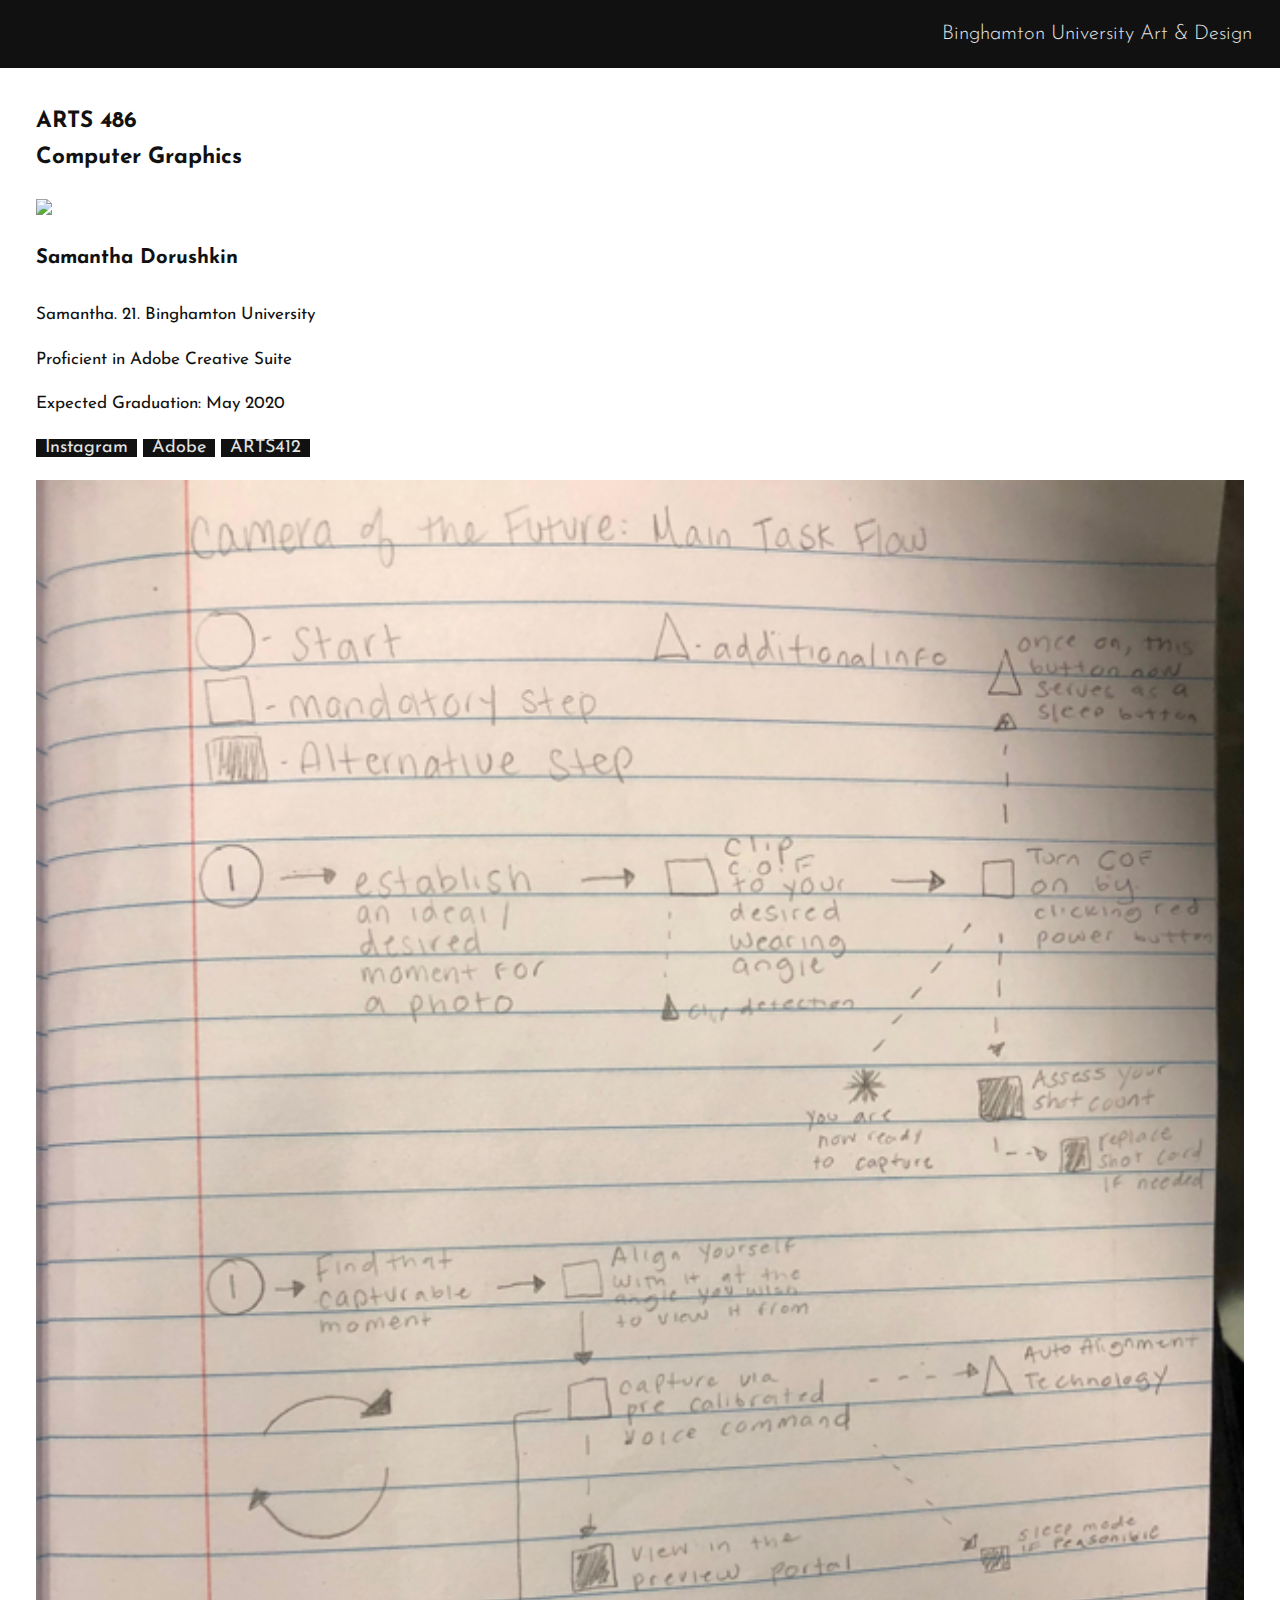
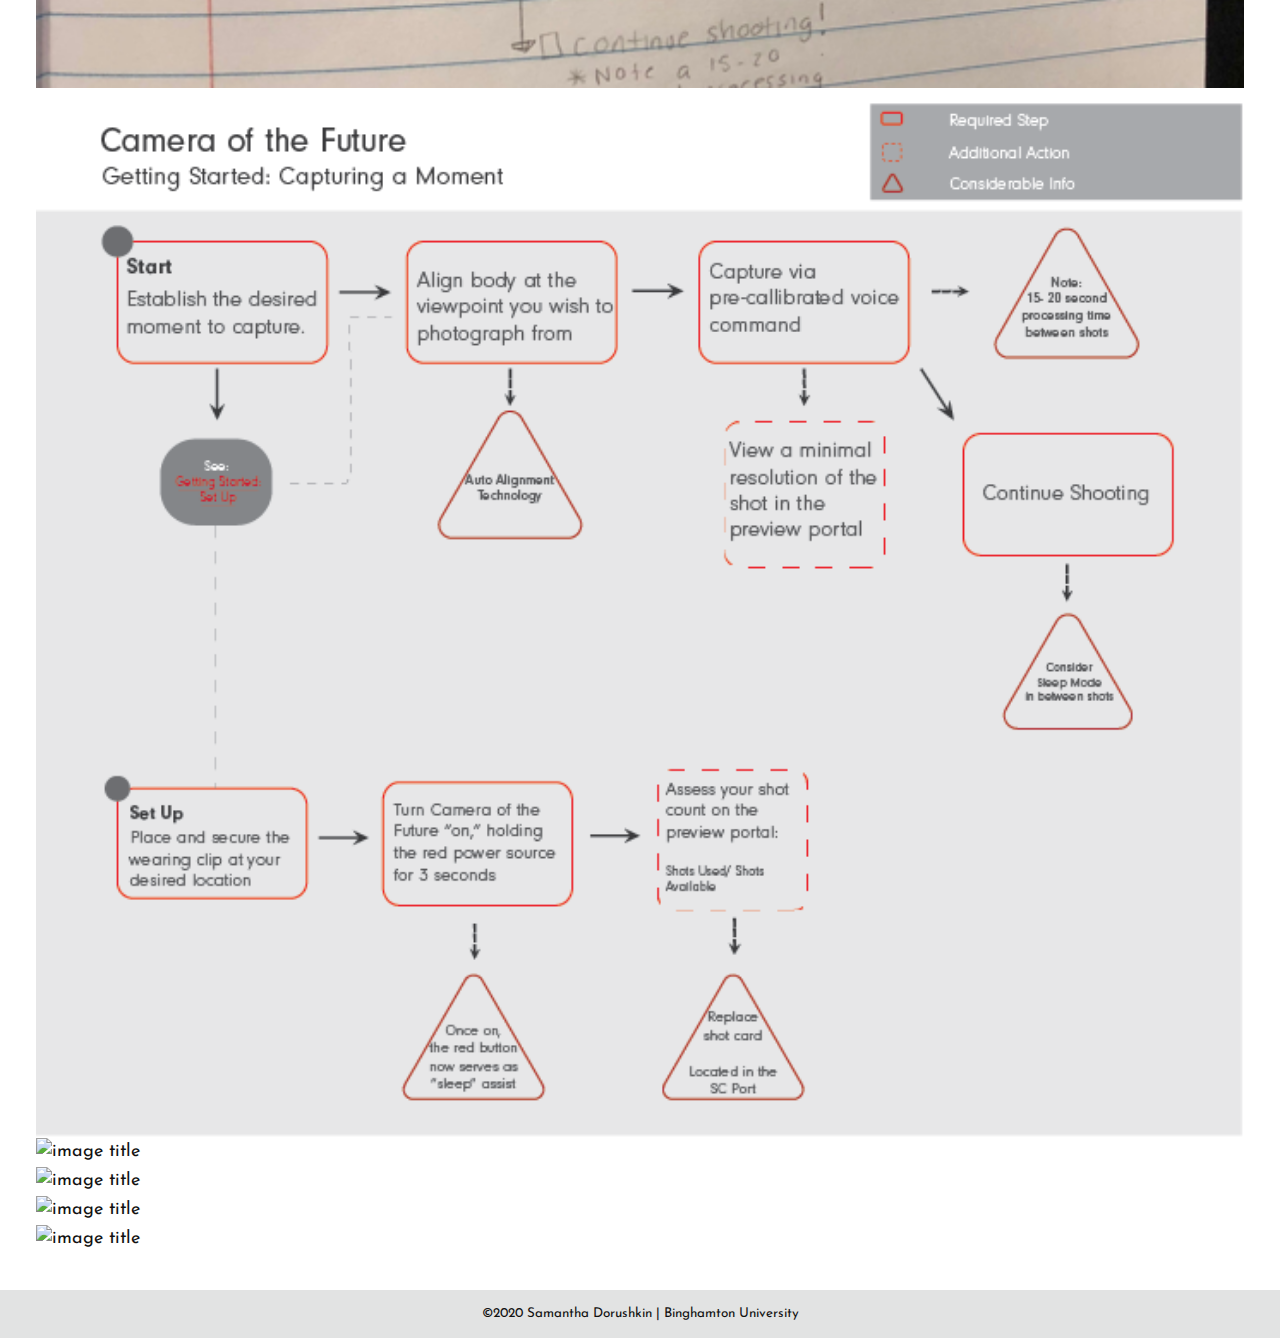
==== index.html @ b6042cf7 "Summary" ====
<!doctype html>
<html lang="en">
	<head>
		<meta charset="utf-8">
    <meta name="viewport" content="width=device-width, initial-scale=1.0">
		<title>ARTS 486 Journal | Samantha Dorushkin</title>
		<link rel="stylesheet" href="css/normalize.css">
		<link rel="stylesheet" href="css/grid-utils.css">
		<link rel="stylesheet" href="css/style.css">
		<link href="https://fonts.googleapis.com/css?family=Josefin+Sans&display=swap" rel="stylesheet">
		<script src="https://cdnjs.cloudflare.com/ajax/libs/jquery/3.4.1/jquery.min.js" integrity="sha256-CSXorXvZcTkaix6Yvo6HppcZGetbYMGWSFlBw8HfCJo=" crossorigin="anonymous"></script>
		<script src="js/main.js"></script>
		<!-- icon -->
		<link rel="icon" type="image/png" href="images/icon.png">
	</head>

	<body>

		<div id="masthead">
			<h4><a href="http://binghamton-design.com/">Binghamton University Art & Design</a></h4>
		</div>

		<div class="wrapper">

			<div class="grid thumbs">

				<div class="width-12-12-m width-4-12 height-8" id="aside">
					<div class="aside-holder">
						<div class="thumb-box">
							<h3>ARTS 486<br />
							Computer Graphics</h3>
							<div class="half">
								<img class="r-image" src="images/annoying.gif" />
							</div>
							<div class="half">
								<h4>Samantha Dorushkin</h4>
								<p>Samantha. 21. Binghamton University 
								<p>Proficient in Adobe Creative Suite
								<p>Expected Graduation: May 2020 </p>	
									<a href="https://www.instagram.com/samdorushkin/">Instagram</a> <a href="https://www.adobe.com/">Adobe</a> <a href="https://binghamton-university-design.github.io/web-journal-SamDorushkin/" target="_blank">ARTS412</a>
								</p>
							</div>
						</div>
					</div>
				</div>

				<div class="overlay-holder hidden">
					<div class="overlay">
						<div class="close-holder"><div title="close" id="close"><svg id="close-icon" data-name="close-icon" xmlns="http://www.w3.org/2000/svg" viewBox="0 0 23.21 23.21"><title>close</title><line x1="1" y1="1" x2="22.21" y2="22.21" stroke-linecap="round" stroke-miterlimit="10" stroke-width="2"/><line x1="1" y1="22.21" x2="22.21" y2="1" stroke-linecap="round" stroke-miterlimit="10" stroke-width="2"/></svg></div></div>
						<div class="body">
						</div>
					</div>
				</div>

				<div class="width-6-12-m width-4-12 thumb">
					<img class="r-image" src="
					images/sketchbook.png" />
					<div class="body">
						<h1>Project 1: Functional Specification- Camera of the Future </h1>
						<p><img class="r-image" src="
						images/funcspec.pdf" ></p>
						<p>The Functional Specification gave me the opportunity to run through the ins and the outs of the redesigned Camera of the Future. By pitching  my plans and detailing the Camera of the Future's specs, I can ensure a trajectory, as well as cover for any future discrepancies. I outlined the physical modifications, its uses, and purpose in society.
						</p>
					</div>
				</div>
				<div class="width-6-12-m width-4-12 thumb">
					<img class="r-image" src="
					images/userflowdiagram.png" />
					<div class="body">
						<h1>Project 1:  User Flow Diagram </h1>
						<p><img class="r-image" src="
						images/ufwhiteback.png"></p>
						<p> My user flow outlines the cases of "getting started" with the Camera of the Future. I focused on the user's opportunity to capture a physcial shot, or "moment," as well as preliminary steps for preparation. I sought to create a consistent yet appealing visual. I provided a key for users to ensure comfortability and familiarity with the operations. 
						</p>
					</div>
				</div>
				<div class="width-6-12-m width-4-12 thumb">
					<img class="r-image" src="https://via.placeholder.com/600" title="image title" />
					<div class="body">
						<h1>Project 1:  Ipsum Lorem</h1>
						<p><img class="r-image" src="https://via.placeholder.com/1600x900"></p>
						<p>Add a short description here. Lorem ipsum dolor sit amet, consectetur adipiscing elit. Praesent ex magna, blandit nec viverra faucibus, placerat convallis ipsum. Cras semper ipsum eget ullamcorper ultricies. Curabitur sit amet justo eu sapien molestie bibendum id in enim. Integer semper risus eget nibh eleifend, at vulputate risus laoreet. 
						</p>
					</div>
				</div>
				<div class="width-6-12-m width-4-12 thumb">
					<img class="r-image" src="https://via.placeholder.com/600" title="image title" />
					<div class="body">
						<h1>Project 1:  Ipsum Lorem</h1>
						<p><img class="r-image" src="https://via.placeholder.com/1600x900"></p>
						<p>Add a short description here. Lorem ipsum dolor sit amet, consectetur adipiscing elit. Praesent ex magna, blandit nec viverra faucibus, placerat convallis ipsum. Cras semper ipsum eget ullamcorper ultricies. Curabitur sit amet justo eu sapien molestie bibendum id in enim. Integer semper risus eget nibh eleifend, at vulputate risus laoreet. 
						</p>
					</div>
				</div>
				<div class="width-6-12-m width-4-12 thumb">
					<img class="r-image" src="https://via.placeholder.com/600" title="image title" />
					<div class="body">
						<h1>Project 1:  Ipsum Lorem</h1>
						<p><img class="r-image" src="https://via.placeholder.com/1600x900"></p>
						<p>Add a short description here. Lorem ipsum dolor sit amet, consectetur adipiscing elit. Praesent ex magna, blandit nec viverra faucibus, placerat convallis ipsum. Cras semper ipsum eget ullamcorper ultricies. Curabitur sit amet justo eu sapien molestie bibendum id in enim. Integer semper risus eget nibh eleifend, at vulputate risus laoreet. 
						</p>
					</div>
				</div>
				<div class="width-6-12-m width-4-12 thumb">
					<img class="r-image" src="https://via.placeholder.com/600" title="image title" />
					<div class="body">
						<h1>Project 1:  Ipsum Lorem</h1>
						<p><img class="r-image" src="https://via.placeholder.com/1600x900"></p>
						<p>Add a short description here. Lorem ipsum dolor sit amet, consectetur adipiscing elit. Praesent ex magna, blandit nec viverra faucibus, placerat convallis ipsum. Cras semper ipsum eget ullamcorper ultricies. Curabitur sit amet justo eu sapien molestie bibendum id in enim. Integer semper risus eget nibh eleifend, at vulputate risus laoreet. 
						</p>
					</div>
				</div>
			</div>
		</div>

		<div id="footer">
			<p>©2020 Samantha Dorushkin | Binghamton University</p>
		</div>

	</body>
</html>
---- css/style.css ----
/* vars */
:root {
  --background-color: #ffffff;
  --link-color: #E2E3E3;
  --alt-link-color: #111;
  --body-color: #111111;
  --light-grey: #A9AAAA;
  --lighter-grey: #C6C7C6;
  --lightest-grey: #E2E3E3;
}

html {
    margin: 0;
}

body {
    background-color: var(--background-color);
    text-align: left;
    margin: 0;
    color: var(--body-color);
    font-family: 'Josefin Sans', sans-serif;
    font-size: 12px;
    line-height: 1.6;
    min-width: 320px;
    height: 100%;
    position: relative;
}

.wrapper {
    position: relative;
    max-width: 100%;
    margin: 0 1em;
}

.grid div {
  /*background-color:rgba(0,0,0,0.1);*/
}

.box {
    
}

.thumb-box h3, .box h3 {
  margin-top: 0;
}

#masthead {
    background-color: var(--body-color);
    padding: 1em;
    text-align: right;
}

.aside-holder .box p:last-child {
    padding-bottom: 1.6em;
    border-bottom: .75em solid var(--body-color);
}

#footer {
    width: 100%;
    overflow: hidden;
    text-align: center;
    font-size: .75em;
    background-color: var(--lightest-grey);
}


h1, h2, h3, h4, h5, h6 {
  font-weight: bold;
  font-family: 'Josefin Sans', sans-serif;
}
h1 {
  font-size: 2.21em;
}
h2 {
  font-size: 1.5em;
}
h3 {
  font-size: 1.25em;
}
h4 {
  font-size: 1.125em;
}

#masthead h4 {
    margin: 0;
    font-weight: 300;
}

#masthead h4 a {
    color: var(--link-color);
    background-color: var(--body-color);
}

#masthead h4 a:hover {
    color: var(--link-color) !important;
}

#aside h2 {
    margin-top: 0
}

#aside p {
    font-size: .95em;
}

a {
  white-space: nowrap;
  transition: color, background-color 0.333s ease-in-out;
  padding: 0 .5em;
  color: var(--link-color);
  background-color: var(--alt-link-color);
  text-decoration: none;
}

a:hover {
    color: var(--alt-link-color) !important;
    background-color: var(--link-color);
}

a:visited {
  color: var(--link-color);
}

.r-image {
    display: block;
    width: 100%;
    height: auto;
}

.post {
  padding: 0em 0em 2em 0em;
}

.post:first-child {
  padding-top: .3em;
}

.post:first-child h1 {
  margin-top: 0;
}

.post h1, .overlay h1 {
  font-style: italic;
}

.overlay h1 {
  margin-top: 0;
}

.post p {
  clear: both;
}

.post p.date {
  margin-top: 0;
  color: #bbbbbb;
  font-size: 12px;
  text-transform: uppercase;
  text-align: right;
}

/*for thumbnail type layout */

.thumbs {
  grid-gap: 2em;
  padding: 2em 1em;
}

.posts {
  grid-gap: 2em;
  padding: 2em 1em;
}

.thumb {
  cursor: pointer;
}

.thumb .body {
  display: none;
}

.overlay-holder {
  position: relative;
  transition: opacity .5s ease-in-out, visibility .5s ease-in-out ;
}

.overlay-odd:before {
  background-color: var(--body-color);
  content: "";
  position: absolute;
  width: 1em;
  height: 1em;
  top: -.5em;
  right: 1em;
  transform: rotate(45deg);
}

.overlay-even:before {
  background-color: var(--body-color);
  content: "";
  position: absolute;
  width: 1em;
  height: 1em;
  top: -.5em;
  left: 1em;
  transform: rotate(45deg);
}

.overlay-holder.hidden {
  display: none;
  opacity: 0;
  visibility: hidden;
}

.overlay-holder.active {
  display: block;
  opacity: 1;
  visibility: visible;
}

.overlay {
  padding: 2em;
  background-color: var(--body-color);
  color: var(--background-color);
}

@media (min-width: 700px) {
  .overlay-holder {
      grid-column: 5 / span 8;
    }
}

@media (max-width: 699px) {
  .overlay-holder {
      grid-column: span 12;
    }
}

.overlay .close-holder {
  width: 100%;
  overflow: hidden;
}

.overlay #close {
  display: inline-block;
  text-align: center;
  width: 1.6em; 
  height: 1.6em;
  float: right;
  cursor: pointer;
}

.overlay #close svg {
  stroke: var(--background-color);
}

/*
.overlay #close {
  font-family: 'Josefin Sans', sans-serif;
  background: var(--body-color);
  border-radius: 1em;
  -moz-border-radius: 1em;
  -webkit-border-radius: 1em;
  border: 2px solid var(--background-color);
  color: var(--background-color);
  display: inline-block;
  font-weight: 300;
  font-size: 1.6em;
  line-height: 1.6em;
  text-align: center;
  width: 1.6em; 
  float: right;
  cursor: pointer;
}
*/

/* for variable type sizing */
@media screen and (min-width: 320px) {
  body {
    font-size: calc(12px + 6 * ((100vw - 320px) / 960));
  }
}

@media screen and (min-width: 1280px) {
  body {
    font-size: 18px;
  }

}

@media (max-width: 699px) {

  .aside-holder .box .half {
    width: calc(50% - 1em);
    float: left;
  }

  .aside-holder .thumb-box .half {
    width: calc(50% - 1em);
    float: left;
  }

  .aside-holder .box {
    overflow: hidden;
    padding-bottom: 2em;
    border-bottom: .75em solid var(--body-color);
  }

  .aside-holder .thumb-box {
    overflow: hidden;
    padding-bottom: 2em;
    border-bottom: .75em solid var(--body-color);
  }

  .aside-holder .box .half:last-child {
    margin-left: 2em;
  }

  .aside-holder .thumb-box .half:last-child {
    margin-left: 2em;
  }

  .aside-holder .box p:last-child, .aside-holder .thumb-box p:last-child {
    padding-bottom: 0;
    border-bottom: none;
  }

}
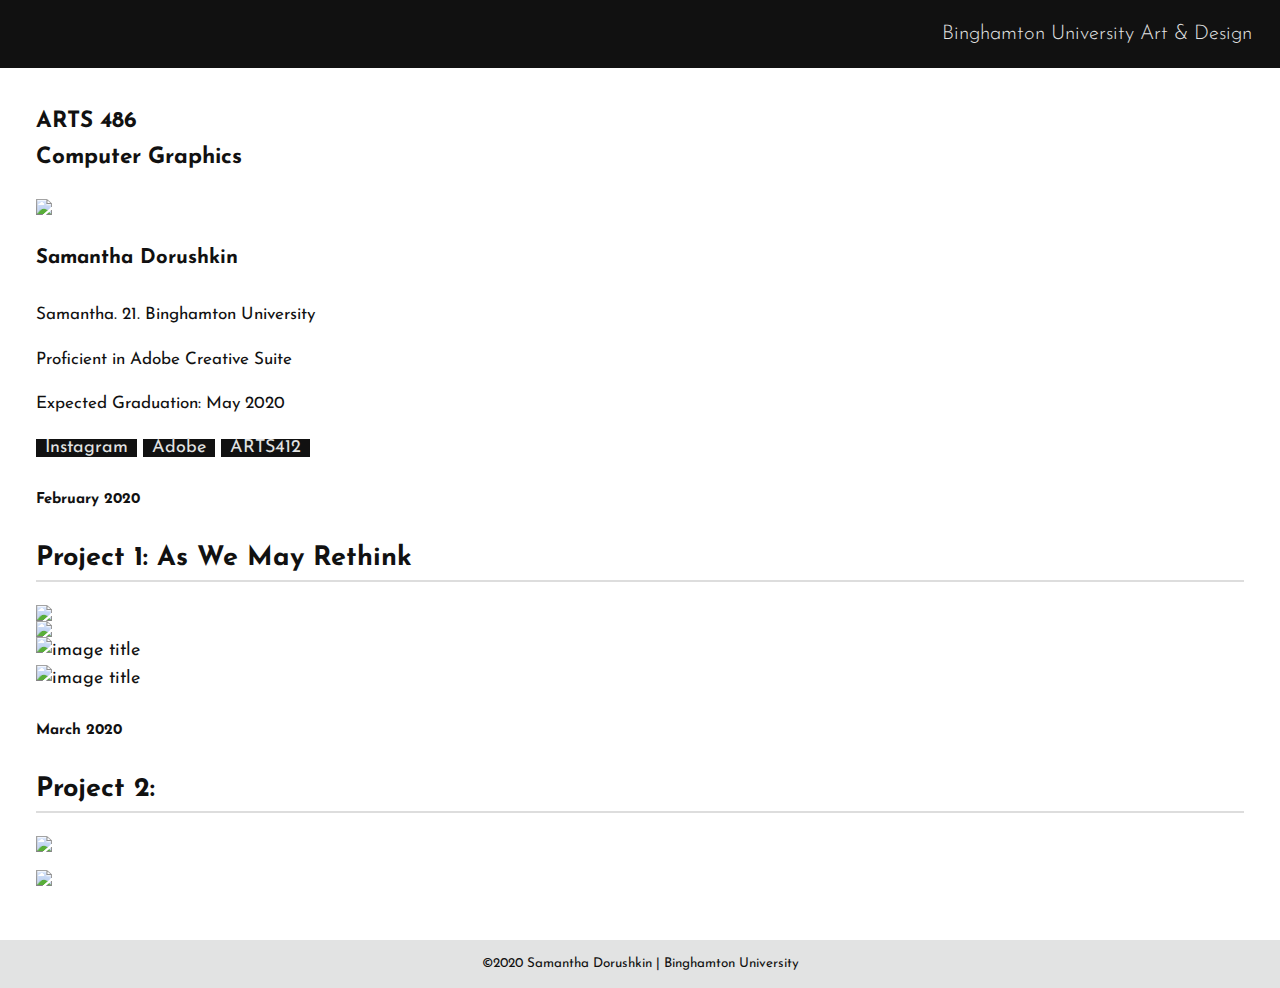
==== commit eb2f70b4: "Summary" ====
--- a/index.html
+++ b/index.html
@@ -51,25 +51,64 @@
 						</div>
 					</div>
 				</div>
-
+			<div class="width-12-12-m width-8-12">
+			<h5 class="date">February 2020</h5>
+			<h2>Project 1: As We May Rethink </h2>
+			<style>
+				h2 {
+				border-bottom: 2px solid #dddddd;
+				}
+			</style>
+			</div>
 				<div class="width-6-12-m width-4-12 thumb">
 					<img class="r-image" src="
-					images/sketchbook.png" />
+					images/mocked.png" />
 					<div class="body">
-						<h1>Project 1: Functional Specification- Camera of the Future </h1>
-						<p><img class="r-image" src="
-						images/funcspec.pdf" ></p>
-						<p>The Functional Specification gave me the opportunity to run through the ins and the outs of the redesigned Camera of the Future. By pitching  my plans and detailing the Camera of the Future's specs, I can ensure a trajectory, as well as cover for any future discrepancies. I outlined the physical modifications, its uses, and purpose in society.
+
+						<h3>Functional Specification- Camera of the Future </h3>
+						<p> Device: <strong>Camera of the Future</strong>
+
+						<h4> 1. I am looking for redesign and modify the Camera of the Future. While it may seem practical in theory, I wish to enhance its design and functionality. Simply put, work on its effiency and place in every day life. I will outline the desired modifications to the system below. </h4>
+
+						<h3> 2. Considerable solutions- </h3>
+
+							<p class="indent">Size: The proposed size of 35mm, or the size of a walnut, can not sustain the technology needed to run the	device. By increasing its size twofold, at a minimum, I am now working with far more space, giving the user an easier and more appealing opportunity. Similarly, increasing its physical holding size allows for a larger lens, thus producing better quality photos on set. Increasing the size of the lens enhances the camera’s stereoscopic effect, creating much more depth in the pictures. </p>
+
+							<p class="indent">Where: The aforementioned “forehead lump” with a shutter chord, seems largely impractical for the every day user. This seems rather inconvenient to daily activity. I wish to now have the camera worn as a small chest brooch, or a pocket clip. With a secure and sturdy clip, I will limit movement while it is being worn. I find the chest to be a relevant point of a view, as well as an accesible location for removal. With the addition of the securing clip, it now becomes versatile and can be worn / attached to any garment, on any part of the body. I am eliminating the shutter chord as a whole. The camera responds to voice command technology. It will function on a simple, “Capture in 3,2,1” command. Voice activation is anticipated to be a simple, one time set up. Power “on” and “off” will be limited to one universal and sleek button. </p>
+
+							<p class="indent">Technology: Not yet assessed is the software required to run the camera. What I can confirm is the film bank, as well as the digital viewing portal. Photos are available for a preview indefinitely until the film roll is full. It will also respond efficiently to voice command software. </p>
+
+						<h3> 3. Use Cases- </h3>
+
+							<p class="indent">1. Locate a wearing spot </p>
+							<p class="indent">2. Secure CotF on </p>
+							<p class="indent">3. Power On / Off / Sleep </p>
+							<p class="indent">4. Shot Count Portal </p>
+							<p class="indent">5. Align body with image / scene / moment </p>
+							<p class="indent">6. Voice Command Technology </p>
+							<p class="indent">7. Preview Portal </p>
+							<p class="indent">8. Processing Portal </p>
+
+						<h3> 4. Some Dates to Consider-</h3>
+							<p class="indent">February 6: User Flow Diagram
+								I will outline some core functionalities for you in a visual diagram </p>
+							<p class="indent">February 13: Device Design Illustration
+								I will deliver a final illustration of the devices design </p>
+							<p class="indent">February 25: Magezine Ad Design
+								I will mock up a full magezine spread of the device and its uses </p>
+
+
+						<p> <em> The Functional Specification gave me the opportunity to run through the ins and the outs of the redesigned Camera of the Future. By pitching  my plans and detailing the Camera of the Future's specs, I can ensure a trajectory, as well as cover for any future discrepancies. I outlined the physical modifications, its uses, and purpose in society. </em>
 						</p>
 					</div>
 				</div>
 				<div class="width-6-12-m width-4-12 thumb">
 					<img class="r-image" src="
-					images/userflowdiagram.png" />
+					images/mock1.png" />
 					<div class="body">
-						<h1>Project 1:  User Flow Diagram </h1>
+						<h1>User Flow Diagram </h1>
 						<p><img class="r-image" src="
-						images/ufwhiteback.png"></p>
+						images/flow_wb.png"></p>
 						<p> My user flow outlines the cases of "getting started" with the Camera of the Future. I focused on the user's opportunity to capture a physcial shot, or "moment," as well as preliminary steps for preparation. I sought to create a consistent yet appealing visual. I provided a key for users to ensure comfortability and familiarity with the operations. 
 						</p>
 					</div>
@@ -92,8 +131,12 @@
 						</p>
 					</div>
 				</div>
+				<div class="width-12-12-m width-8-12">
+				<h5 class="date">March 2020</h5>
+				<h2>Project 2:  </h2>
+				</div>
 				<div class="width-6-12-m width-4-12 thumb">
-					<img class="r-image" src="https://via.placeholder.com/600" title="image title" />
+					<img class="r-image" src="images/comingsoon.png"> </p>
 					<div class="body">
 						<h1>Project 1:  Ipsum Lorem</h1>
 						<p><img class="r-image" src="https://via.placeholder.com/1600x900"></p>
@@ -102,7 +145,7 @@
 					</div>
 				</div>
 				<div class="width-6-12-m width-4-12 thumb">
-					<img class="r-image" src="https://via.placeholder.com/600" title="image title" />
+					<img class="r-image" src="images/comingsoon.png"> </p>
 					<div class="body">
 						<h1>Project 1:  Ipsum Lorem</h1>
 						<p><img class="r-image" src="https://via.placeholder.com/1600x900"></p>
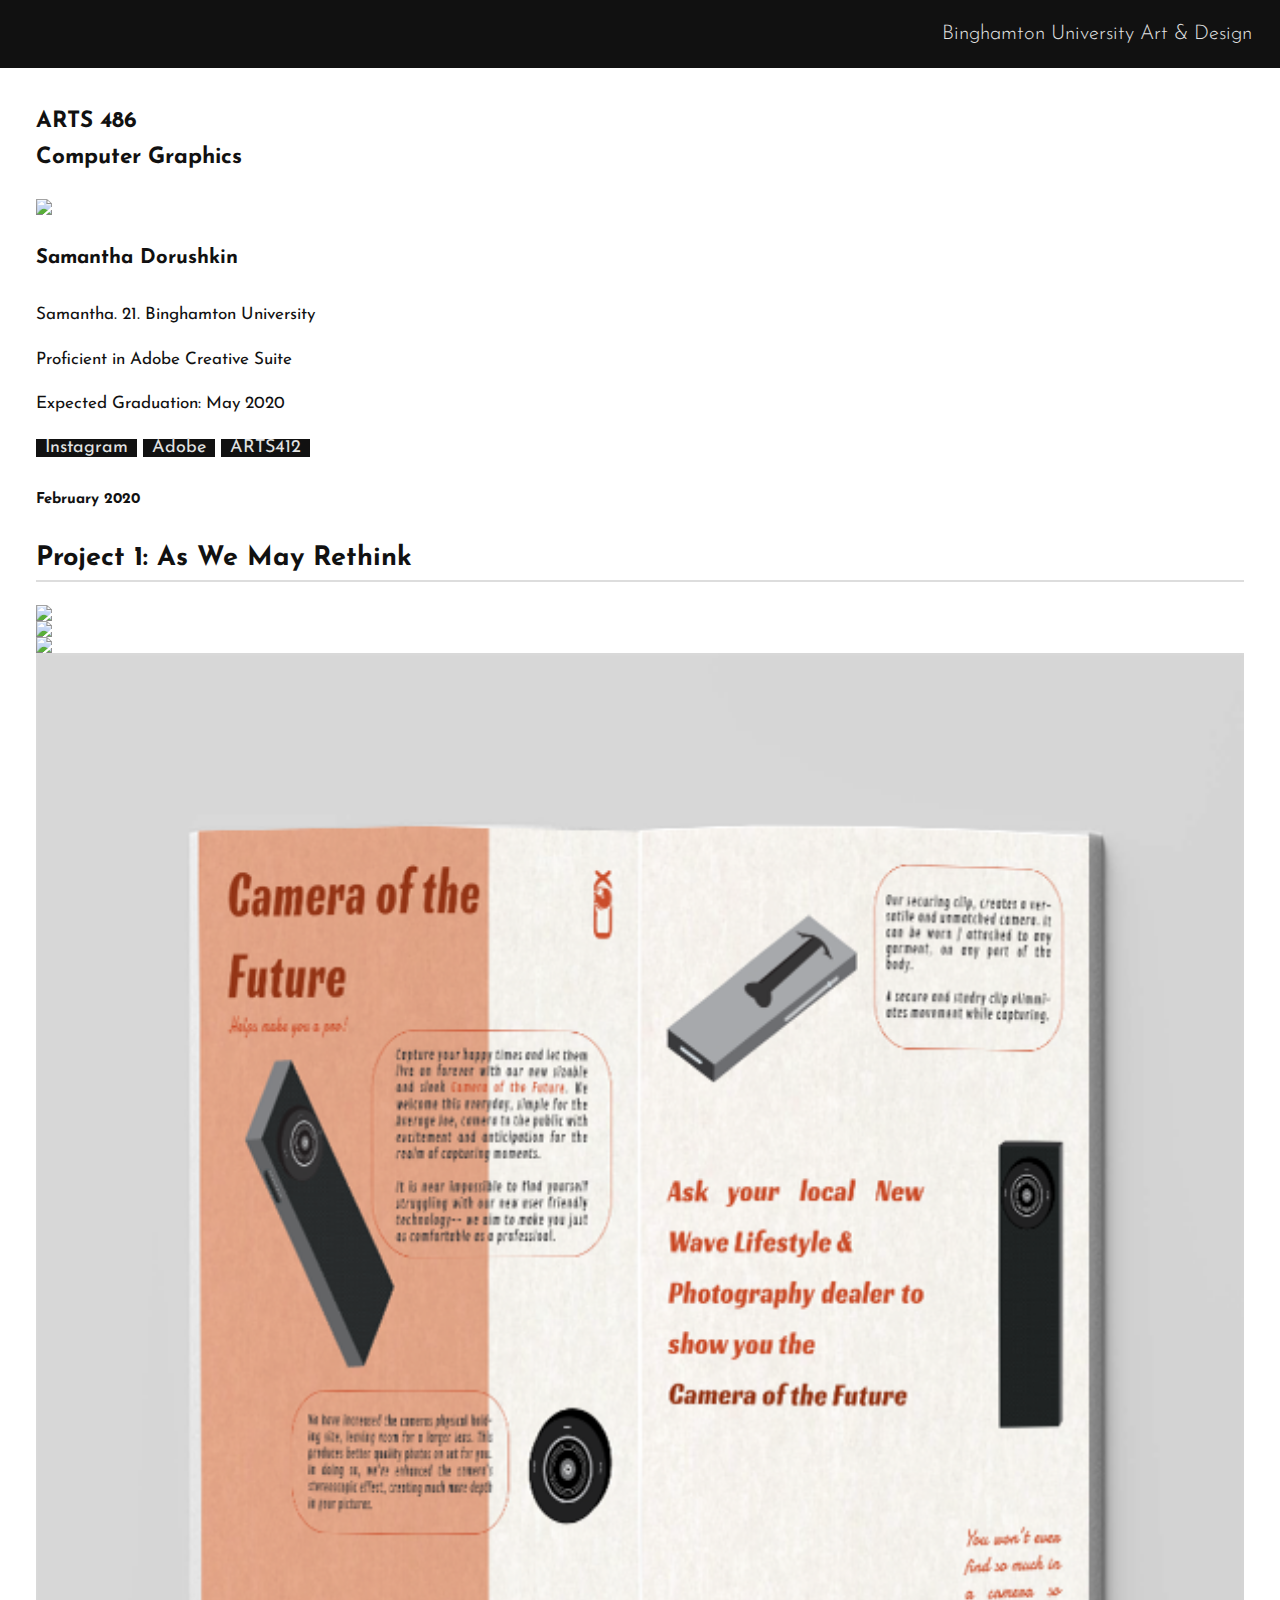
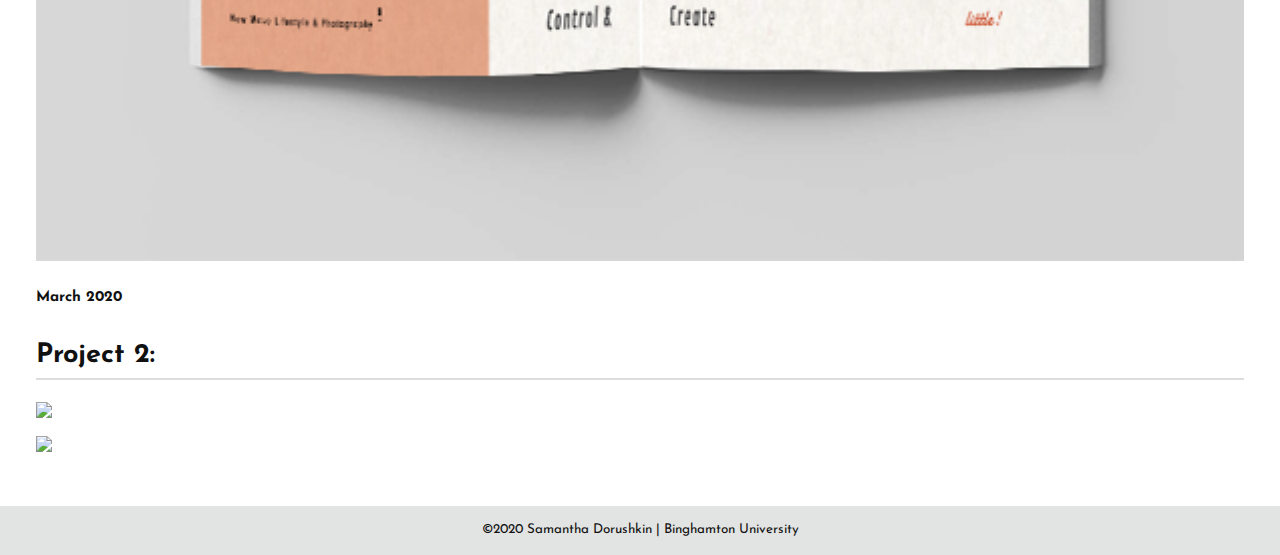
==== commit e06a118b: "Summary" ====
--- a/index.html
+++ b/index.html
@@ -114,20 +114,26 @@
 					</div>
 				</div>
 				<div class="width-6-12-m width-4-12 thumb">
-					<img class="r-image" src="https://via.placeholder.com/600" title="image title" />
+					<img class="r-image" src="
+					images/illmock.png" />
 					<div class="body">
-						<h1>Project 1:  Ipsum Lorem</h1>
-						<p><img class="r-image" src="https://via.placeholder.com/1600x900"></p>
+						<h1>COtF Illustration</h1>
+						<p><img class="r-image" src="
+						images/cotfillustration.png"></p>
 						<p>Add a short description here. Lorem ipsum dolor sit amet, consectetur adipiscing elit. Praesent ex magna, blandit nec viverra faucibus, placerat convallis ipsum. Cras semper ipsum eget ullamcorper ultricies. Curabitur sit amet justo eu sapien molestie bibendum id in enim. Integer semper risus eget nibh eleifend, at vulputate risus laoreet. 
 						</p>
 					</div>
 				</div>
 				<div class="width-6-12-m width-4-12 thumb">
-					<img class="r-image" src="https://via.placeholder.com/600" title="image title" />
+					<img class="r-image" src="
+					images/mag.png" />
 					<div class="body">
-						<h1>Project 1:  Ipsum Lorem</h1>
-						<p><img class="r-image" src="https://via.placeholder.com/1600x900"></p>
-						<p>Add a short description here. Lorem ipsum dolor sit amet, consectetur adipiscing elit. Praesent ex magna, blandit nec viverra faucibus, placerat convallis ipsum. Cras semper ipsum eget ullamcorper ultricies. Curabitur sit amet justo eu sapien molestie bibendum id in enim. Integer semper risus eget nibh eleifend, at vulputate risus laoreet. 
+						<h1>Magazine Spread</h1>
+						<p><img class="r-image" src="
+						images/1.png"></p>
+						<p><img class="r-image" src="
+						images/2.png"></p>	
+						<p>Test. 
 						</p>
 					</div>
 				</div>
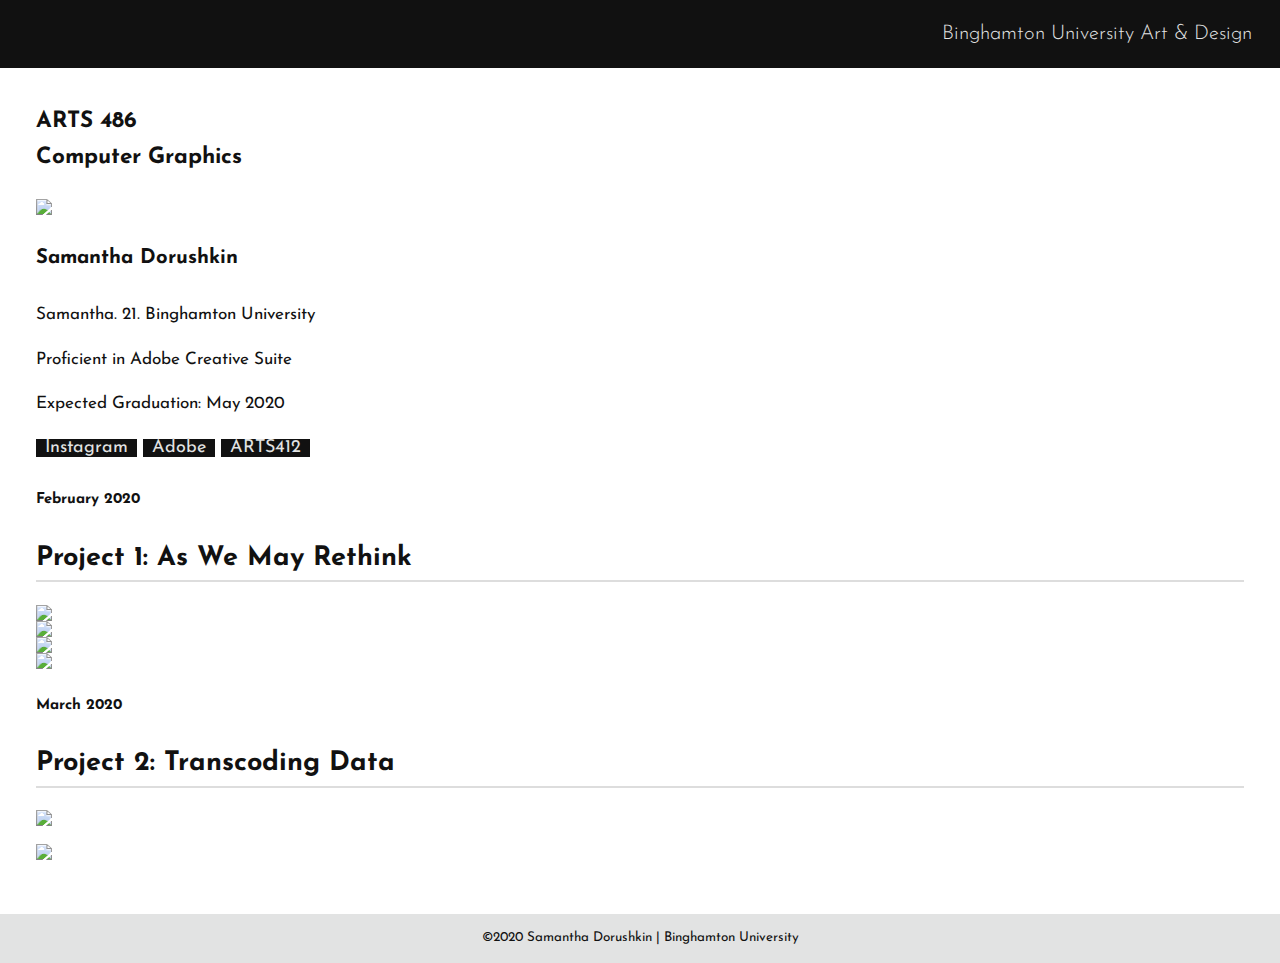
==== commit e2eaf6ad: "Summary" ====
--- a/index.html
+++ b/index.html
@@ -120,33 +120,34 @@
 						<h1>COtF Illustration</h1>
 						<p><img class="r-image" src="
 						images/cotfillustration.png"></p>
-						<p>Add a short description here. Lorem ipsum dolor sit amet, consectetur adipiscing elit. Praesent ex magna, blandit nec viverra faucibus, placerat convallis ipsum. Cras semper ipsum eget ullamcorper ultricies. Curabitur sit amet justo eu sapien molestie bibendum id in enim. Integer semper risus eget nibh eleifend, at vulputate risus laoreet. 
+						<p>First look at New Wave Lifestyle & Photogrpahy's Camera of the Future. Join us with confidence as we introduce COtF to society and transform the world of photographers. Details to follow in our next edition of New Wave Mag.  
 						</p>
 					</div>
 				</div>
 				<div class="width-6-12-m width-4-12 thumb">
 					<img class="r-image" src="
-					images/mag.png" />
+					images/magmock.png" />
 					<div class="body">
 						<h1>Magazine Spread</h1>
 						<p><img class="r-image" src="
 						images/1.png"></p>
 						<p><img class="r-image" src="
 						images/2.png"></p>	
-						<p>Test. 
+						<p> New Wave Publishing 
 						</p>
 					</div>
 				</div>
 				<div class="width-12-12-m width-8-12">
 				<h5 class="date">March 2020</h5>
-				<h2>Project 2:  </h2>
+				<h2>Project 2: Transcoding Data </h2>
 				</div>
 				<div class="width-6-12-m width-4-12 thumb">
-					<img class="r-image" src="images/comingsoon.png"> </p>
+					<img class="r-image" src="images/clipmock.png"> </p>
 					<div class="body">
-						<h1>Project 1:  Ipsum Lorem</h1>
-						<p><img class="r-image" src="https://via.placeholder.com/1600x900"></p>
-						<p>Add a short description here. Lorem ipsum dolor sit amet, consectetur adipiscing elit. Praesent ex magna, blandit nec viverra faucibus, placerat convallis ipsum. Cras semper ipsum eget ullamcorper ultricies. Curabitur sit amet justo eu sapien molestie bibendum id in enim. Integer semper risus eget nibh eleifend, at vulputate risus laoreet. 
+						<h1>An Average Day: Questionnaire</h1>
+						<p><img class="r-image" src="
+						images/questions.png"></p>
+						<p>Preliminary Questionnaire to be sent out and surveyed. The goal is to identify and consider the varying ways in which we all go about our days.
 						</p>
 					</div>
 				</div>
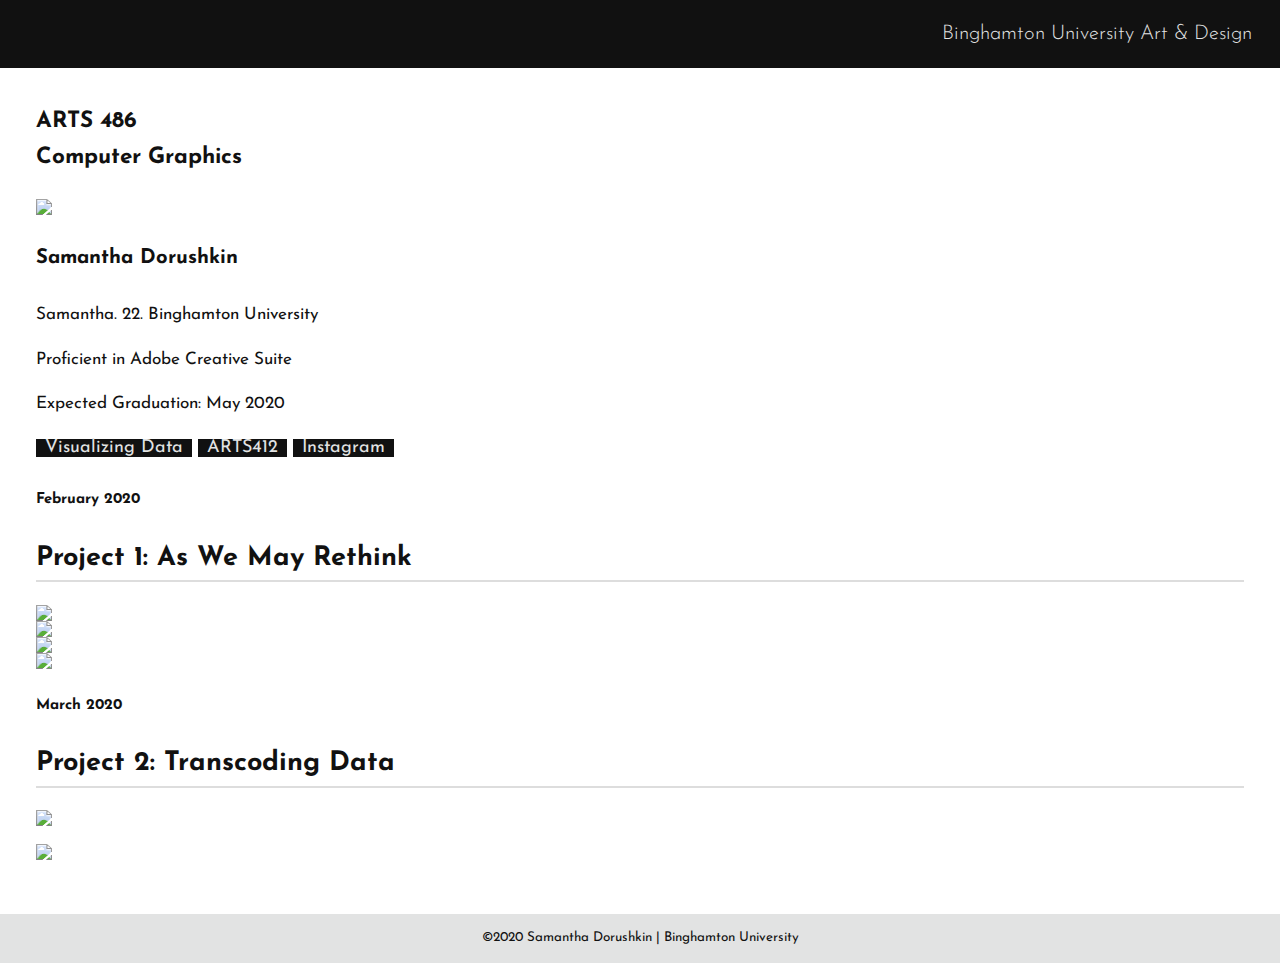
==== commit 11fbddf5: "Update" ====
--- a/index.html
+++ b/index.html
@@ -34,10 +34,10 @@
 							</div>
 							<div class="half">
 								<h4>Samantha Dorushkin</h4>
-								<p>Samantha. 21. Binghamton University 
+								<p>Samantha. 22. Binghamton University 
 								<p>Proficient in Adobe Creative Suite
 								<p>Expected Graduation: May 2020 </p>	
-									<a href="https://www.instagram.com/samdorushkin/">Instagram</a> <a href="https://www.adobe.com/">Adobe</a> <a href="https://binghamton-university-design.github.io/web-journal-SamDorushkin/" target="_blank">ARTS412</a>
+									 <a href="https://binghamton-university-design.github.io/class-web-journal-SamanthaDorushkin/data-portrait/#/">Visualizing Data</a> <a href="https://binghamton-university-design.github.io/web-journal-SamDorushkin/" target="_blank">ARTS412</a> <a href="https://www.instagram.com/samdorushkin/">Instagram</a>
 								</p>
 							</div>
 						</div>
@@ -146,7 +146,7 @@
 					<div class="body">
 						<h1>An Average Day: Questionnaire</h1>
 						<p><img class="r-image" src="
-						images/questions.png"></p>
+						images/question.png"></p>
 						<p>Preliminary Questionnaire to be sent out and surveyed. The goal is to identify and consider the varying ways in which we all go about our days.
 						</p>
 					</div>
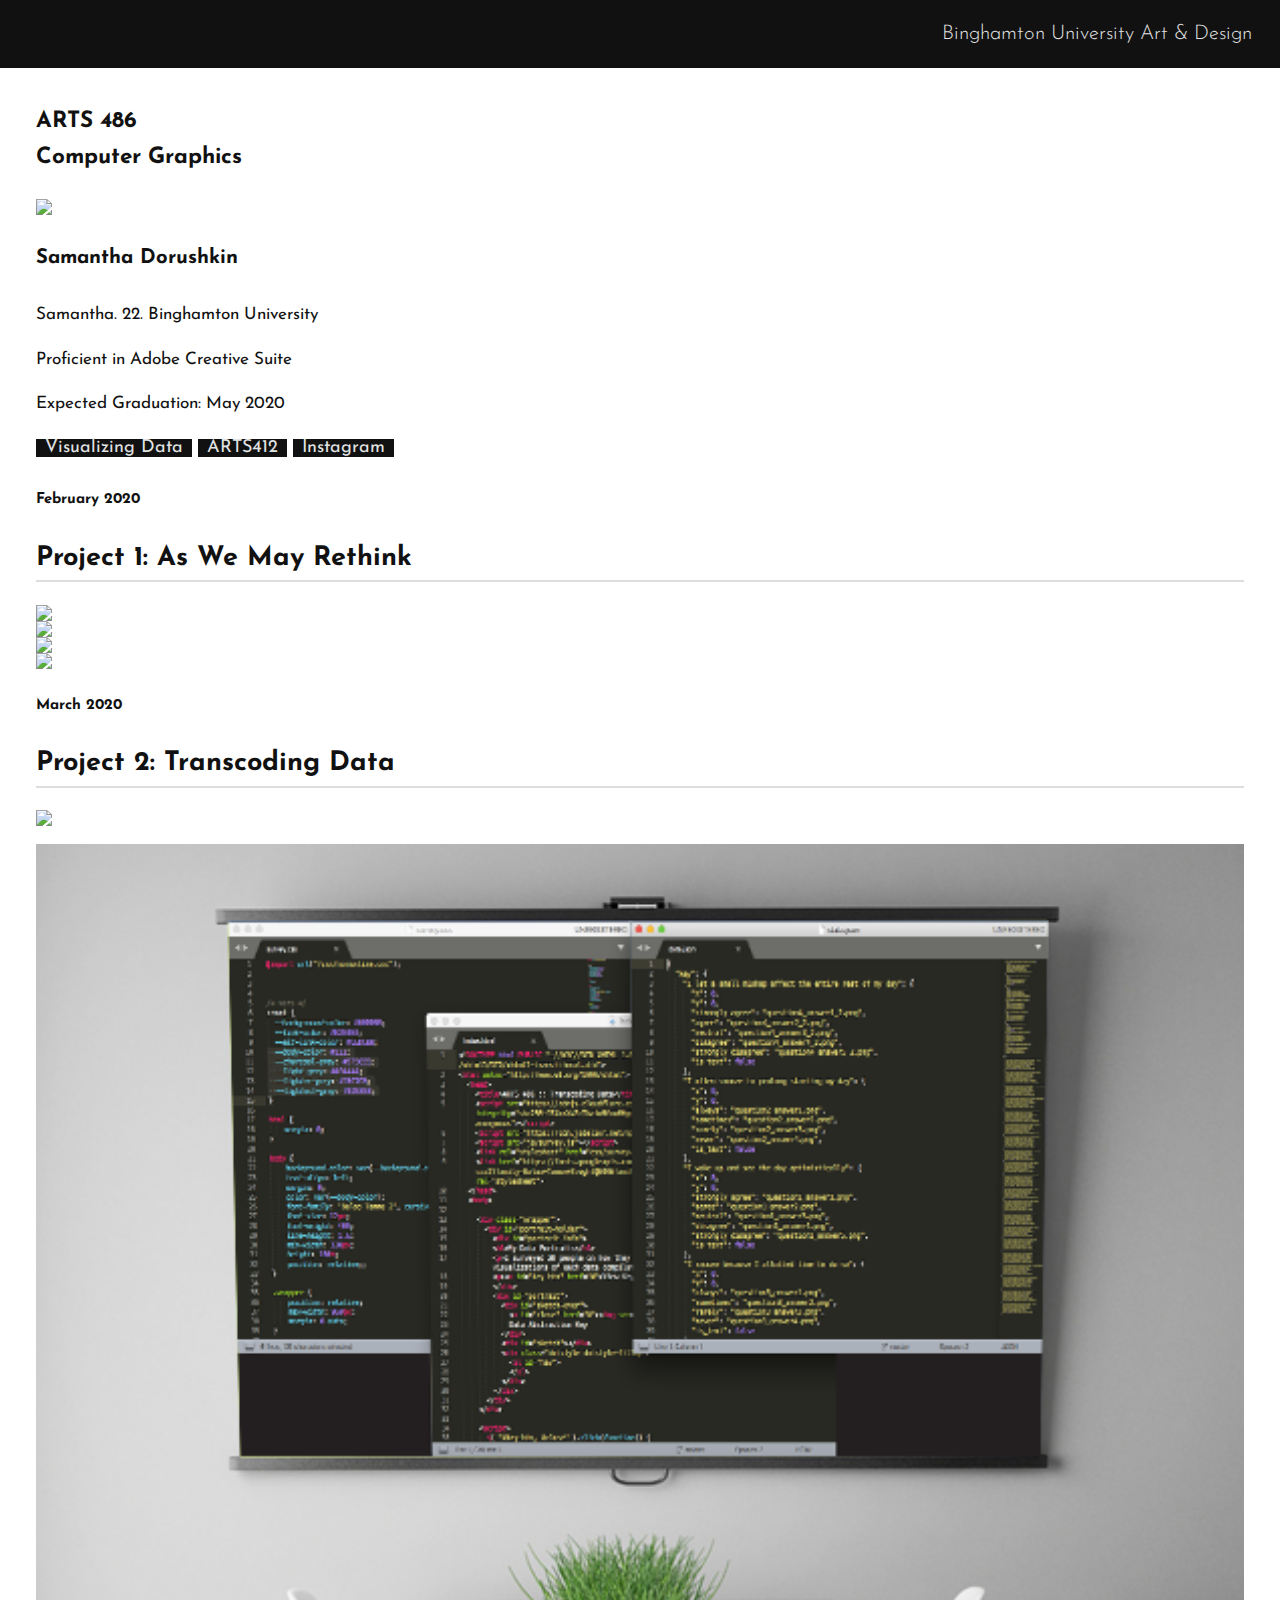
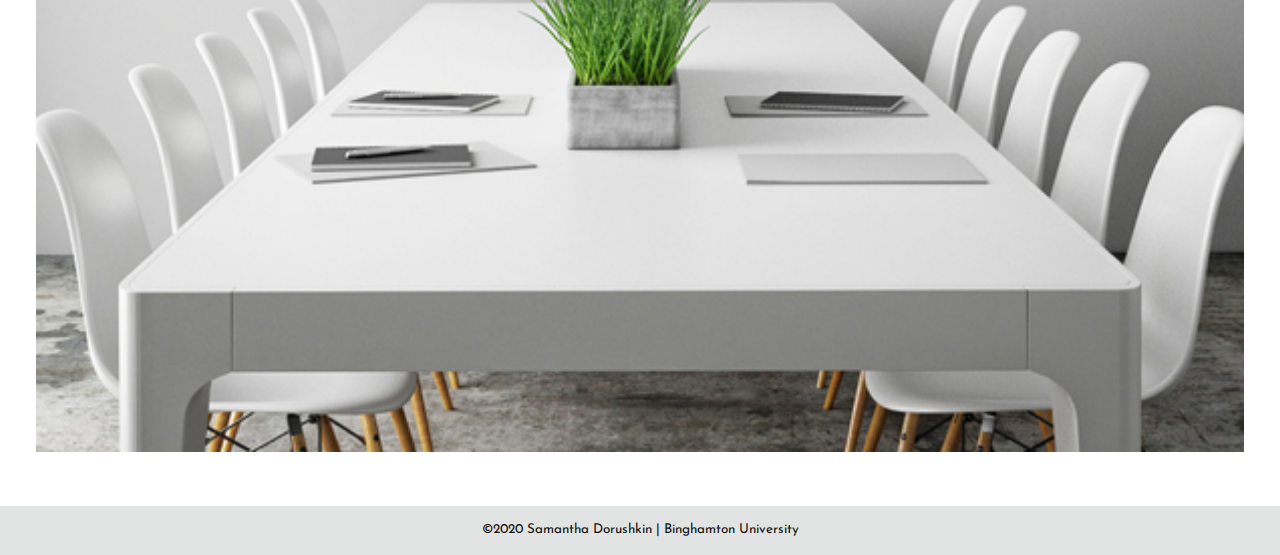
==== commit 637274da: "Summary" ====
--- a/index.html
+++ b/index.html
@@ -152,7 +152,7 @@
 					</div>
 				</div>
 				<div class="width-6-12-m width-4-12 thumb">
-					<img class="r-image" src="images/comingsoon.png"> </p>
+					<img class="r-image" src="images/datamock.png"> </p>
 					<div class="body">
 						<h1>Project 1:  Ipsum Lorem</h1>
 						<p><img class="r-image" src="https://via.placeholder.com/1600x900"></p>
